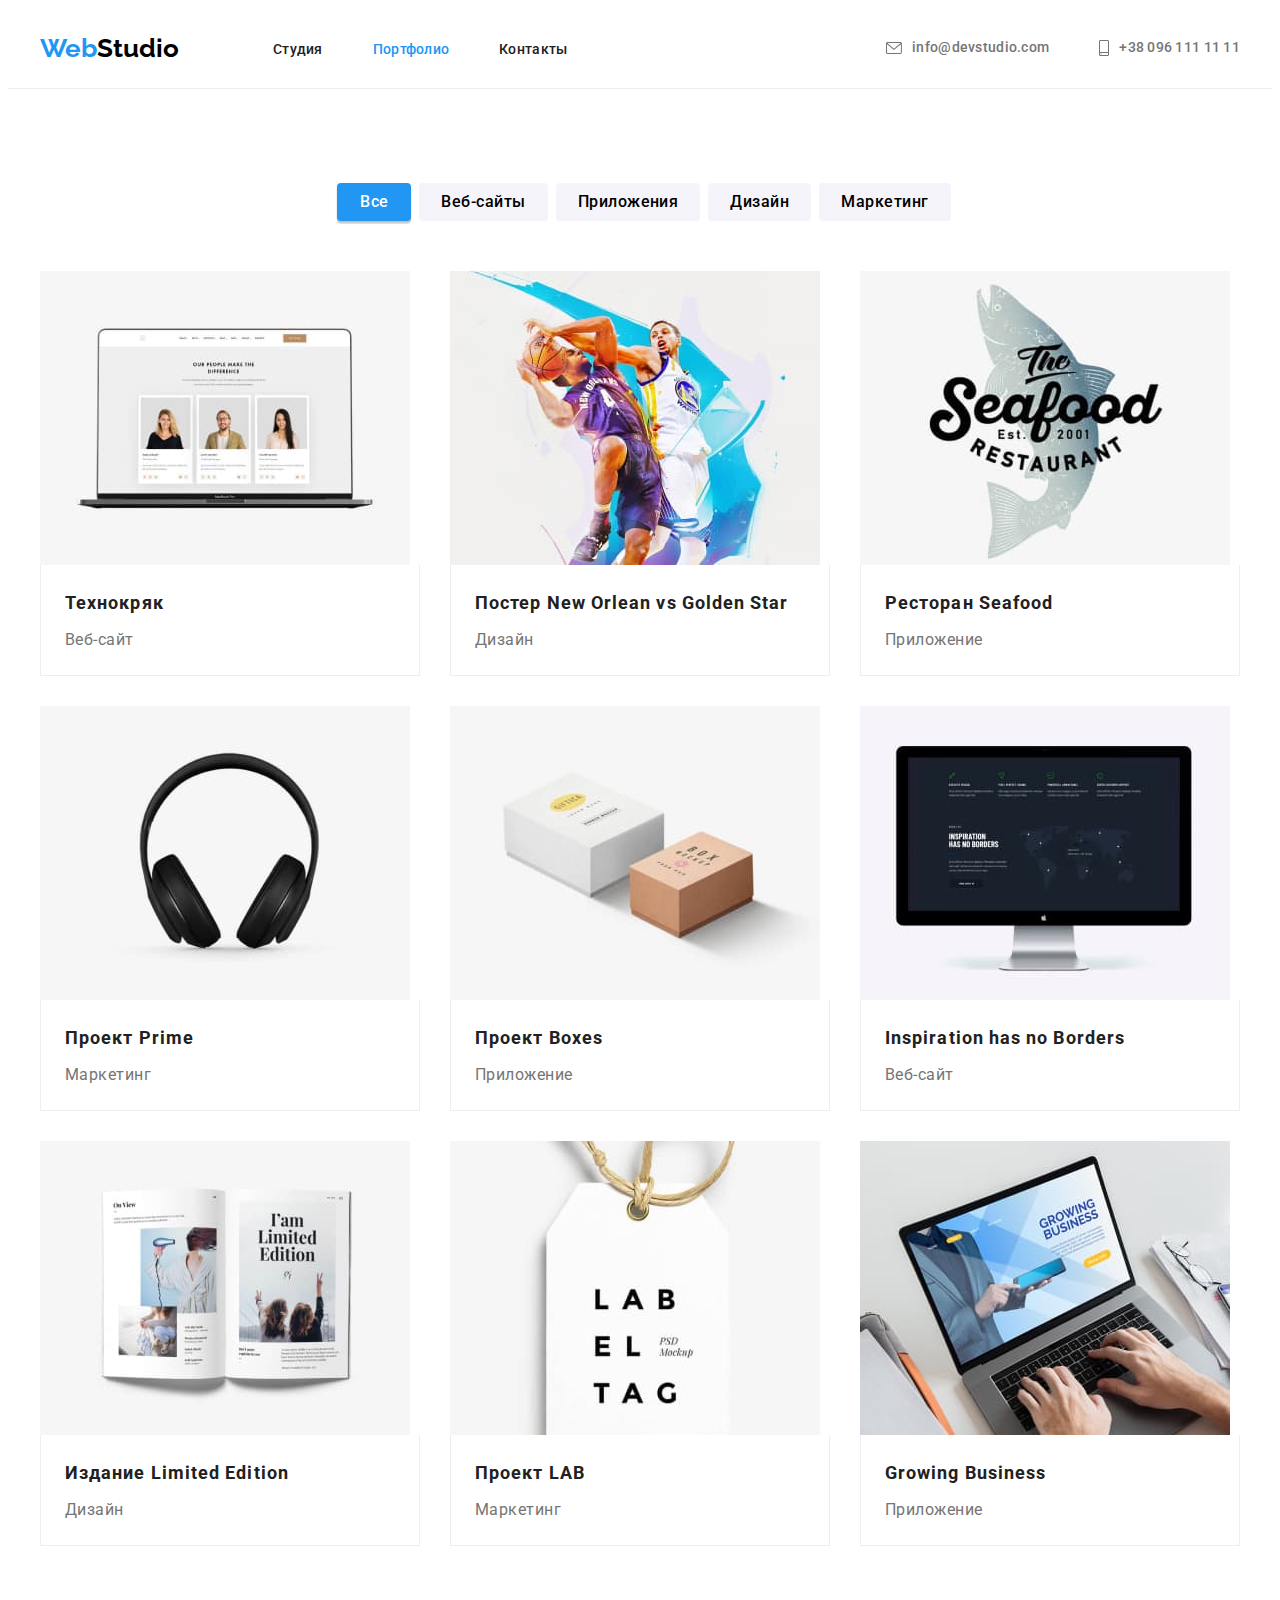
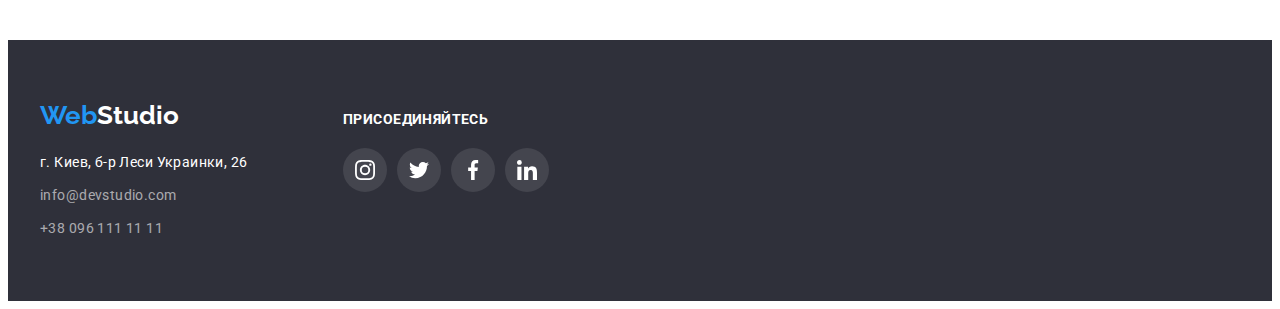
==== portfolio.html @ 8c53d113 "first commit" ====
<!DOCTYPE html>
<html lang="ru">
	<head>
		<meta charset="UTF-8" />
		<meta http-equiv="X-UA-Compatible" content="IE=edge" />
		<meta name="viewport" content="width=device-width, initial-scale=1.0" />
		<title lang="en">WebStudio</title>
		<link rel="preconnect" href="https://fonts.googleapis.com" />
		<link rel="preconnect" href="https://fonts.gstatic.com" crossorigin />
		<link
			href="https://fonts.googleapis.com/css2?family=Raleway:wght@700&family=Roboto:wght@400;500;700;900&display=swap"
			rel="stylesheet"
		/>
		<link
			rel="stylesheet"
			href="https://cdnjs.cloudflare.com/ajax/libs/modern-normalize/1.1.0/modern-normalize.min.css"
			integrity="sha512-wpPYUAdjBVSE4KJnH1VR1HeZfpl1ub8YT/NKx4PuQ5NmX2tKuGu6U/JRp5y+Y8XG2tV+wKQpNHVUX03MfMFn9Q=="
			crossorigin="anonymous"
			referrerpolicy="no-referrer"
		/>
		<link rel="stylesheet" href="./css/styles.css" />
	</head>
	<body>
		<header class="page-header">
			<div class="container header-container">
				<nav class="navigation">
					<a class="logo link" href="./index.html" lang="en">
						<span class="logo-font-size logo-accent-color">Web</span>
						<span class="logo-font-size">Studio</span>
					</a>
					<ul class="menu-nav list">
						<li class="menu-nav-item">
							<a class="link" href="./index.html">Студия</a>
						</li>

						<li class="menu-nav-item">
							<a class="link current" href="./portfolio.html">Портфолио</a>
						</li>

						<li class="menu-nav-item">
							<a class="link" href="">Контакты</a>
						</li>
					</ul>
				</nav>

				<ul class="menu-contacts list">
					<li class="menu-contacts-item">
						<a class="link" href="mailto:info@devstudio.com">
							<svg class="menu-contact-icon" width="16" height="12">
								<use href="./images/sprite.svg#envelope"></use>
							</svg>
							info@devstudio.com
						</a>
					</li>

					<li class="menu-contacts-item">
						<a class="link" href="tel:+380961111111">
							<svg class="menu-contact-icon" width="10" height="16">
								<use href="./images/sprite.svg#phone"></use>
							</svg>
							+38 096 111 11 11
						</a>
					</li>
				</ul>
			</div>
		</header>

		<main>
			<section class="section">
				<div class="container">
					<h1 class="visually-hidden">Портфолио</h1>

					<ul class="list filter-list">
						<li class="filter-list-item">
							<button class="filter-btn button current" type="button">Все</button>
						</li>

						<li class="filter-list-item">
							<button class="filter-btn button" type="button">Веб-сайты</button>
						</li>

						<li class="filter-list-item">
							<button class="filter-btn button" type="button">Приложения</button>
						</li>

						<li class="filter-list-item">
							<button class="filter-btn button" type="button">Дизайн</button>
						</li>

						<li class="filter-list-item">
							<button class="filter-btn button" type="button">Маркетинг</button>
						</li>
					</ul>

					<ul class="list project-list">
						<li class="project-card">
							<a class="project-link link" href="">
								<img
									src="./images/portfolio/portfolio-img-1.jpg"
									alt="Фрагмент страницы веб-сайта"
									width="370"
									height="294"
								/>
								<div class="project-description">
									<h2 class="project-name">Технокряк</h2>
									<p class="project-category">Веб-сайт</p>
								</div>
							</a>
						</li>

						<li class="project-card">
							<a class="project-link link" href="">
								<img
									src="./images/portfolio/portfolio-img-2.jpg"
									alt="Фрагмент дизайна постера"
									width="370"
									height="294"
								/>
								<div class="project-description">
									<h2 class="project-name">Постер New Orlean vs Golden Star</h2>
									<p class="project-category">Дизайн</p>
								</div>
							</a>
						</li>

						<li class="project-card">
							<a class="project-link link" href="">
								<img
									src="./images/portfolio/portfolio-img-3.jpg"
									alt="Фрагмент главной страницы приложения"
									width="370"
									height="294"
								/>
								<div class="project-description">
									<h2 class="project-name">Ресторан Seafood</h2>
									<p class="project-category">Приложение</p>
								</div>
							</a>
						</li>

						<li class="project-card">
							<a class="project-link link" href="">
								<img
									src="./images/portfolio/portfolio-img-4.jpg"
									alt="Фрагмент главной страницы проекта"
									width="370"
									height="294"
								/>
								<div class="project-description">
									<h2 class="project-name">Проект Prime</h2>
									<p class="project-category">Маркетинг</p>
								</div>
							</a>
						</li>

						<li class="project-card">
							<a class="project-link link" href="">
								<img
									src="./images/portfolio/portfolio-img-5.jpg"
									alt="Фрагмент главной страницы приложения"
									width="370"
									height="294"
								/>
								<div class="project-description">
									<h2 class="project-name">Проект Boxes</h2>
									<p class="project-category">Приложение</p>
								</div>
							</a>
						</li>

						<li class="project-card">
							<a class="project-link link" href="">
								<img
									src="./images/portfolio/portfolio-img-6.jpg"
									alt="Фрагмент страницы веб-сайта"
									width="370"
									height="294"
								/>
								<div class="project-description">
									<h2 class="project-name">Inspiration has no Borders</h2>
									<p class="project-category">Веб-сайт</p>
								</div>
							</a>
						</li>

						<li class="project-card">
							<a class="project-link link" href="">
								<img
									src="./images/portfolio/portfolio-img-7.jpg"
									alt="Фрагмент дизайна издания"
									width="370"
									height="294"
								/>
								<div class="project-description">
									<h2 class="project-name">Издание Limited Edition</h2>
									<p class="project-category">Дизайн</p>
								</div>
							</a>
						</li>

						<li class="project-card">
							<a class="project-link link" href="">
								<img
									src="./images/portfolio/portfolio-img-8.jpg"
									alt="Фрагмент главной страницы проекта"
									width="370"
									height="294"
								/>
								<div class="project-description">
									<h2 class="project-name">Проект LAB</h2>
									<p class="project-category">Маркетинг</p>
								</div>
							</a>
						</li>

						<li class="project-card">
							<a class="project-link link" href="">
								<img
									src="./images/portfolio/portfolio-img-9.jpg"
									alt="Фрагмент главной страницы приложения"
									width="370"
									height="294"
								/>
								<div class="project-description">
									<h2 class="project-name">Growing Business</h2>
									<p class="project-category">Приложение</p>
								</div>
							</a>
						</li>
					</ul>
				</div>
			</section>
		</main>

		<footer class="page-footer">
			<div class="container footer-container">
				<div class="footer-address-box">
					<a class="logo link" href="./index.html" lang="en">
						<span class="logo-font-size logo-accent-color">Web</span>
						<span class="logo-font-size">Studio</span>
					</a>
					<address>
						<ul class="list contact-list">
							<li class="contact-list-item">
								<a class="link opacity-link" href="https://goo.gl/maps/CGZ676xCDxBF31A58">
									г. Киев, б-р Леси Украинки, 26
								</a>
							</li>

							<li class="contact-list-item">
								<a class="link" href="mailto:info@devstudio.com">info@devstudio.com</a>
							</li>

							<li class="contact-list-item">
								<a class="link" href="tel:+380961111111">+38 096 111 11 11</a>
							</li>
						</ul>
					</address>
				</div>
				<div class="footer-social-box">
					<p class="footer-social-call">присоединяйтесь</p>
					<ul class="footer-list list">
						<li class="footer-list-item">
							<a
								class="footer-list-link link"
								href="https://www.instagram.com/"
								target="_blank"
								rel="noreferrer noopener"
							>
								<svg class="footer-list-icon" width="20" height="20">
									<use href="./images/sprite.svg#instagram"></use>
								</svg>
							</a>
						</li>

						<li class="footer-list-item">
							<a class="footer-list-link link" href="https://twitter.com" target="_blank" rel="noreferrer noopener">
								<svg class="footer-list-icon" width="20" height="20">
									<use href="./images/sprite.svg#twitter"></use>
								</svg>
							</a>
						</li>

						<li class="footer-list-item">
							<a
								class="footer-list-link link"
								href="https://www.facebook.com/"
								target="_blank"
								rel="noreferrer noopener"
							>
								<svg class="footer-list-icon" width="20" height="20">
									<use href="./images/sprite.svg#facebook"></use>
								</svg>
							</a>
						</li>

						<li class="footer-list-item">
							<a
								class="footer-list-link link"
								href="https://www.linkedin.com/"
								target="_blank"
								rel="noreferrer noopener"
							>
								<svg class="footer-list-icon" width="20" height="20">
									<use href="./images/sprite.svg#linkedin"></use>
								</svg>
							</a>
						</li>
					</ul>
				</div>
			</div>
		</footer>
	</body>
</html>
---- css/styles.css ----
:root {
  --primary-font-family: 'Roboto', sans-serif;
  --main-logo-font-family: 'Raleway', sans-serif;

  --primary-text-color: #212121;
  --secondary-text-color: #757575;
  --opacity-text-color: rgba(255, 255, 255, 0.6);
  --accent-color: #2196F3;
  --btn-color-hover: #188CE8;
  --primary-white-color: #ffffff;
  --primary-bg-color: #2F303A;
  --secondary-bg-color: #F5F4FA;
  --fallback-bg-color: #C4C4C4;
  --logo-black-color: #000000;
  --primary-border-color: #EEEEEE;
  --secondary-border-color: #ECECEC;
  --primary-icon-color: #AFB1B8;
  --bg-icon-color: rgba(255, 255, 255, 0.1);

  --project-card-gap: 30px;
}

/* ----- START - COMMON STYLES ----- */

body {  
  font-family: var(--primary-font-family);
  color: var(--primary-text-color);

  background-color: var(--primary-white-color);
}

h1,
h2,
h3,
h4,
h5,
h6,
p {
  margin-top: 0;
  margin-bottom: 0;
}

ul,
ol {
  margin-top: 0;
  margin-bottom: 0;
  padding-left: 0;
}

img {
  display: block;
  max-width: 100%;
  height: auto;
}

.list {
  list-style: none;  
}

.link {
  text-decoration: none;  
}

.container {
  width: 1200px;
  margin-left: auto;
  margin-right: auto;
  padding-left: 15px;
  padding-right: 15px;
}

.visually-hidden {
  position: absolute;
  width: 1px;
  height: 1px;
  margin: -1px;
  border: 0;
  padding: 0;
  white-space: nowrap;
  clip-path: inset(100%);
  clip: rect(0 0 0 0);
  overflow: hidden;
}

.section {
  padding-top: 94px;
  padding-bottom: 94px;
}

/* ===== END - COMMON STYLES ===== */

/* ----- START - COMPONENTS ----- */

.section-title {
  font-size: 36px;
  line-height: 1.17;
  letter-spacing: 0.03em;
  text-align: center;
}

.button {
  font-family: inherit;
  font-size: 16px;
  cursor: pointer;
}

.social-list {
  display: flex;
  justify-content: center;
  margin-top: 16px;
  margin-bottom: 30px;
}

.social-list-item {
  width: 44px;
  height: 44px;  
}

.social-list-item:not(:first-child) {
  margin-left: 10px;
}

.social-list-link {
  display: flex;
  align-items: center;
  justify-content: center;
  width: 100%;
  height: 100%;

  fill: var(--primary-icon-color);
  background-color: var(--primary-white-color);
  border-radius: 50%;  
}

.social-list-link:hover,
.social-list-link:focus {
  background-color: var(--accent-color);
}

.social-list-link:hover .social-list-icon,
.social-list-link:focus .social-list-icon {
  fill: var(--primary-white-color);
}

/* ===== END - COMPONENTS ===== */

/* ----- START - HEADER ----- */

.page-header {
  background-color: var(--primary-white-color);
  border-bottom: 1px solid var(--secondary-border-color);
}

.header-container {
  display: flex;
  justify-content: space-between;
  align-items: center;
}

.navigation {
  display: flex;
  align-items: center;  
}

.logo {
  padding-top: 24px;
  padding-bottom: 24px;
  margin-right: 94px;
  
  font-family: var(--main-logo-font-family);
  font-weight: 700;
  font-size: 0;
  line-height: 1.19;
  letter-spacing: 0.03em;
  color: var(--logo-black-color);      
}

.logo-font-size {    
  font-size: 26px;  
}

.logo-accent-color {
  color: var(--accent-color);
}

.menu-nav {
  display: flex;
  justify-content: space-between;  
}

.menu-nav-item:not(:first-child), 
.menu-contacts-item:not(:first-child) {
  margin-left: 50px;
}

.menu-nav .link,
.menu-contacts .link {
  padding-top: 32px;
  padding-bottom: 32px;

  font-weight: 500;
  font-size: 14px;
  line-height: 1.14;
  letter-spacing: 0.02em;
  color: var(--primary-text-color);
}

.menu-nav .link {
  color: var(--primary-text-color);
}

.menu-contacts {
  display: flex;  
}

.menu-contacts .link {
  display: flex;
  align-items: center;  
  
  color: var(--secondary-text-color);   
}

.menu-nav .link.current,
.menu-nav .link:hover, 
.menu-nav .link:focus,
.menu-contacts .link:hover,
.menu-contacts .link:focus {
  color: var(--accent-color);  
}

.menu-contact-icon {
  margin-right: 10px;
  fill: currentColor;
}

/* ===== END - HEADER ===== */

/* ----- START - HERO ----- */
.hero {
  max-width: 1600px;
  min-height: 600px;  
  margin-left: auto;
  margin-right: auto;
  padding-top: 200px;
  padding-bottom: 200px;  

  text-align: center;

  background-image: linear-gradient(
      to right,
      rgba(47, 48, 58, 0.4),
      rgba(47, 48, 58, 0.4)),
      url('../images/bg-hero.jpg');
  background-size: cover;
  background-repeat: no-repeat;  
  background-color: var(--fallback-bg-color);  
}

.hero-title {  
  width: 696px;
  margin: 0 auto;
  
  font-weight: 900;
  font-size: 44px;
  line-height: 1.36;
  letter-spacing: 0.06em;
  color: var(--primary-white-color);
  text-transform: uppercase;  
}

.hero-btn {
  min-width: 200px;  
  padding: 10px 26px;
  margin-top: 30px;

  font-weight: 700;
  line-height: 1.88;
  letter-spacing: 0.06em;
  color: var(--primary-white-color);

  background-color: var(--accent-color);
  border: none;
  border-radius: 4px;
  box-shadow: 0px 4px 4px rgba(0, 0, 0, 0.15);
}

.hero-btn:hover, 
.hero-btn:focus {
  background-color: var(--btn-color-hover);
}

/* ===== END - HERO ===== */

/* ----- START - FEATURES ----- */

.feature-section {
  padding-bottom: 0;
}

.feature-list {
  display: flex;
  justify-content: space-between;  
}

.feature-list-item {
  flex-basis: calc((100% - 90px) / 4);
}

.feature-title {
  margin-top: 30px;

  font-size: 14px;
  line-height: 1.14;
  letter-spacing: 0.03em;
  text-transform: uppercase;
}

.feature-description {
  margin-top: 10px;

  font-weight: 400;
  font-size: 14px;
  line-height: 1.71;
  letter-spacing: 0.03em;
  color: var(--secondary-text-color);
}

.feature-icon-box {
  display: flex;
  justify-content: center;
  align-items: center;  
  height: 120px;

  background-color: var(--secondary-bg-color);
  border-radius: 4px;
}

/* ===== END - FEATURES ===== */

/* ----- START - ACTIVITY ----- */

.activity-list {
  display: flex;
  justify-content: space-between;
  margin-top: 50px;
}

/* ===== END - ACTIVITY ===== */

/* ----- START - STAFF ----- */

.staff {
  background-color: var(--secondary-bg-color);
}

.staff-list {
  display: flex;
  flex-wrap: wrap;
  margin-left: -30px;  
  margin-top: 50px;
}

.staff-list-item {
  margin-left: 30px;  
  
  background-color: var(--primary-white-color);
  box-shadow: 0px 1px 3px rgba(0, 0, 0, 0.12),
              0px 1px 1px rgba(0, 0, 0, 0.14),
              0px 2px 1px rgba(0, 0, 0, 0.2);
  border-radius: 0px 0px 4px 4px;  
}

.staff-name,
.staff-position {
  font-size: 16px;
  line-height: 1.19;
  letter-spacing: 0.03em;
  text-transform: capitalize;
  text-align: center;
}

.staff-name {
  margin-top: 30px;
  font-weight: 500;  
}

.staff-position {
  margin-top: 10px;  
  color: var(--secondary-text-color);
}

/* ===== END - STAFF ===== */

/* ----- START - CLIENTS ----- */

.client-list {
  display: flex;
  justify-content: center;
  margin-top: 50px;
} 

.client-list-item {
  width: 170px;
  height: 92px;  
}

.client-list-item:not(:first-child) {
  margin-left: 30px;
}

.client-list-link {
  display: flex;
  align-items: center;
  justify-content: center;
  width: 100%;
  height: 100%;  

  color: var(--primary-icon-color);

  background-color: var(--primary-white-color);
  border: 1px solid var(--primary-icon-color);
  border-radius: 4px;  
}

.client-list-icon {
  fill: currentColor;
}

.client-list-link:hover,
.client-list-link:focus {
  color: var(--accent-color);
  border-color: var(--accent-color);
}

.client-list-link:hover .client-list-icon,
.client-list-link:focus .client-list-icon {
  fill: currentColor;
}

/* ===== END - CLIENTS ===== */

/* ----- START - FOOTER ----- */

.page-footer {
  padding-top: 60px;
  padding-bottom: 60px;

  background-color: var(--primary-bg-color);  
}

.footer-container {
  display: flex;
  align-items: baseline;  
}

.page-footer .logo {  
  color: var(--primary-white-color);
}

.contact-list {
  margin-top: 20px;
}

.contact-list-item:not(:first-child) {
  margin-top: 9px;
}

.contact-list .link {  
  font-size: 14px;
  line-height: 1.71;
  letter-spacing: 0.03em;
  font-style: normal;  
  color: var(--opacity-text-color);  
}

.contact-list .link:hover, 
.contact-list .link:focus {
  color: var(--accent-color);  
}

.contact-list .opacity-link {
  color: var(--primary-white-color);
}

.footer-social-box {  
  margin-left: 70px;  
}

.footer-social-call {
  font-size: 14px;
  font-weight: 700;
  line-height: 1.14;
  letter-spacing: 0.03em;
  text-transform: uppercase;
  color: var(--primary-white-color);
}

.footer-list {
  display: flex;  
}

.footer-list-item {
  width: 44px;
  height: 44px;
  margin-top: 20px;  
}

.footer-list-item:not(:first-child) {
  margin-left: 10px;
}

.footer-list-link {
  display: flex;
  align-items: center;
  justify-content: center;
  width: 100%;
  height: 100%;

  fill: var(--primary-white-color);
  background-color: var(--bg-icon-color);
  border-radius: 50%;
}

.footer-list-link:hover,
.footer-list-link:focus {
  background-color: var(--accent-color);
}

/* ===== END - FOOTER ===== */

/* ----- START - PORTFOLIO ----- */

.filter-list {
  display: flex;
  justify-content: center;
}

.filter-list-item:not(first-child) {
  margin-left: 8px;
}

.filter-btn {
  min-width: 74px;
  padding: 6px 22px;

  font-weight: 500;
  line-height: 1.63;
  letter-spacing: 0.03em;  

  background-color: var(--secondary-bg-color);
  border: none;
  border-radius: 4px;  
}

.button.current,
.filter-btn:hover, 
.filter-btn:focus {
  color: var(--primary-white-color);
  background-color: var(--accent-color);
  box-shadow: 0px 3px 1px rgba(0, 0, 0, 0.1),
              0px 1px 2px rgba(0, 0, 0, 0.08),
              0px 2px 2px rgba(0, 0, 0, 0.12);
}

.project-list {
  display: flex;
  flex-wrap: wrap;  
  margin-top: calc(-1 * var(--project-card-gap) + 50px);
  margin-left: calc(-1 * var(--project-card-gap));
}

.project-card {
  flex-basis: calc(100% / 3 - var(--project-card-gap));
  margin-top: var(--project-card-gap);
  margin-left: var(--project-card-gap);

  background-color: var(--primary-white-color);
}

.project-link:hover,
.project-link:focus {
  display: block;
  box-shadow: 0px 1px 1px rgba(0, 0, 0, 0.12),
              0px 4px 4px rgba(0, 0, 0, 0.06),
              1px 4px 6px rgba(0, 0, 0, 0.16);
}

.project-description {
  padding: 20px 24px;

  background-color: var(--primary-white-color);
  border: 1px solid var(--primary-border-color);
  border-top: none;
}

.project-name {
  font-size: 18px;
  line-height: 2;
  letter-spacing: 0.06em;
  color: var(--primary-text-color);
}

.project-category {
  margin-top: 4px;

  line-height: 1.88;
  letter-spacing: 0.03em;
  color: var(--secondary-text-color);
}

/* ===== END - PORTFOLIO ===== */
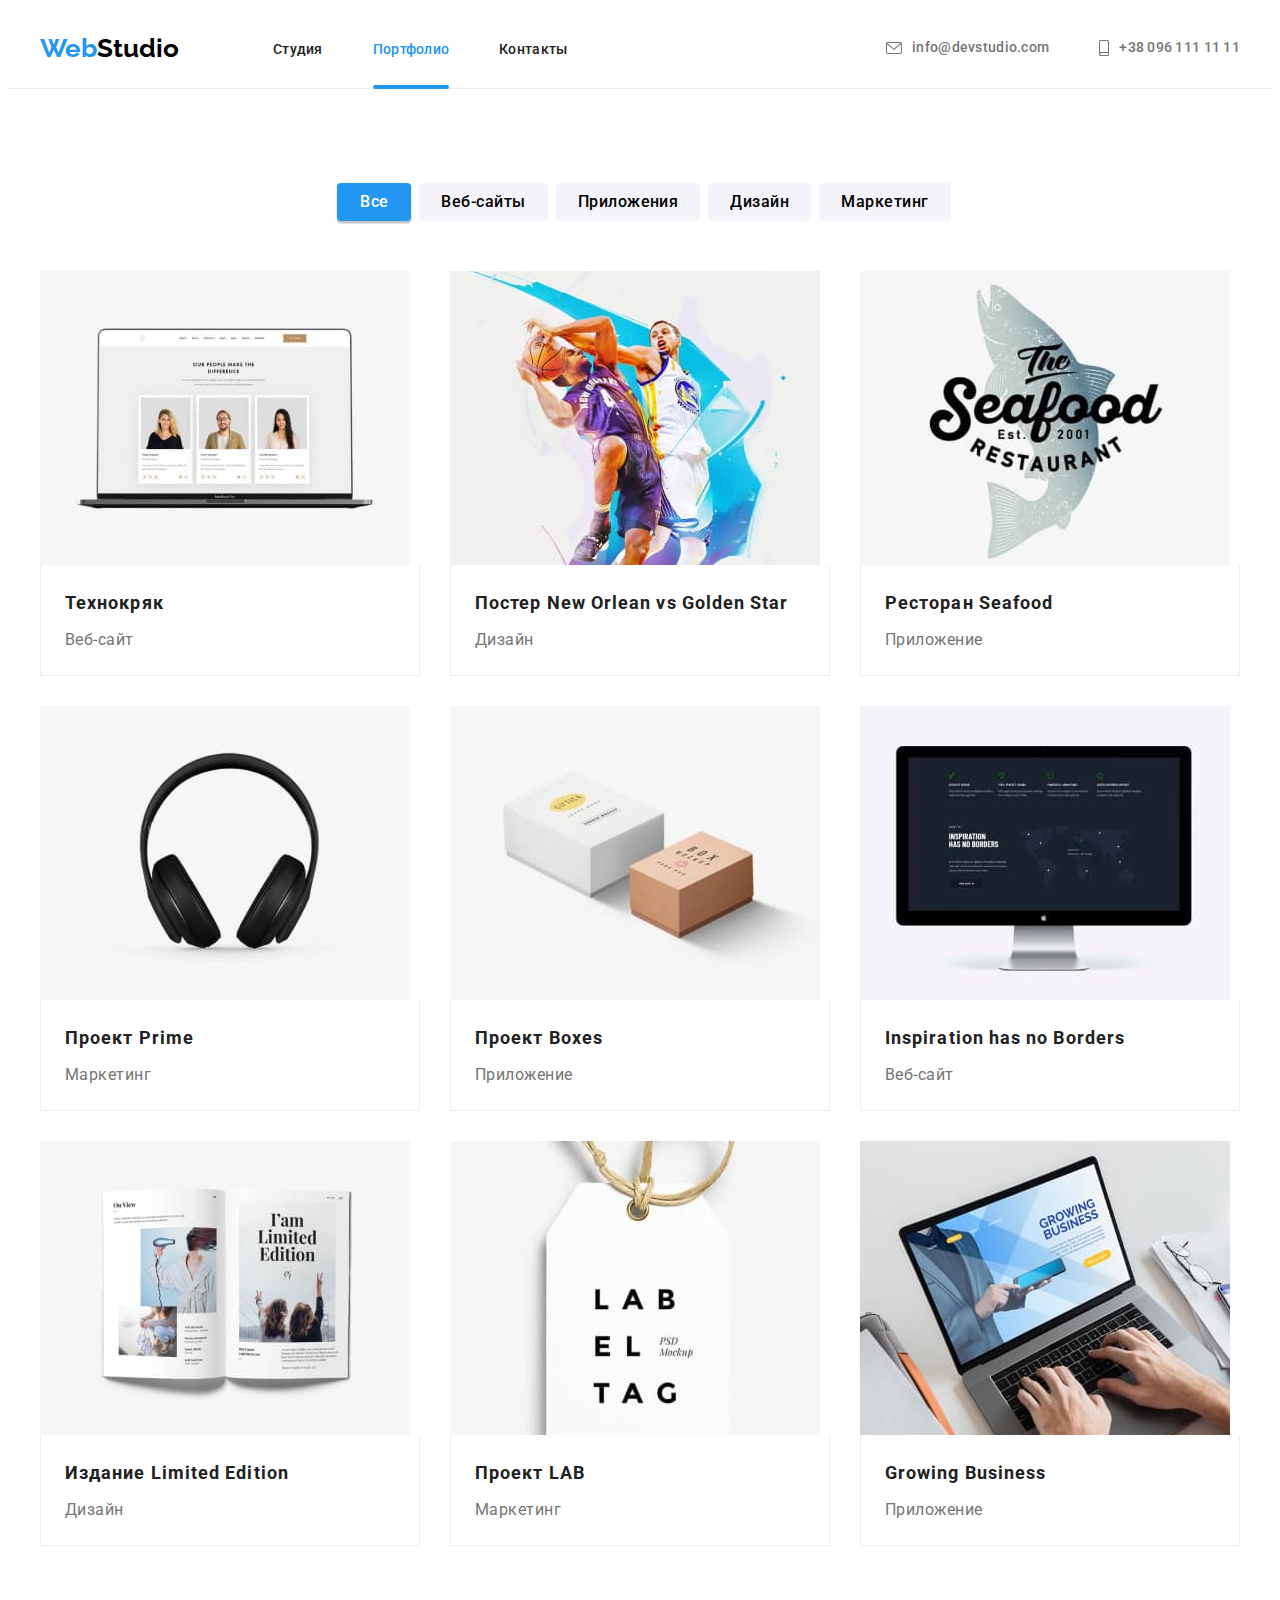
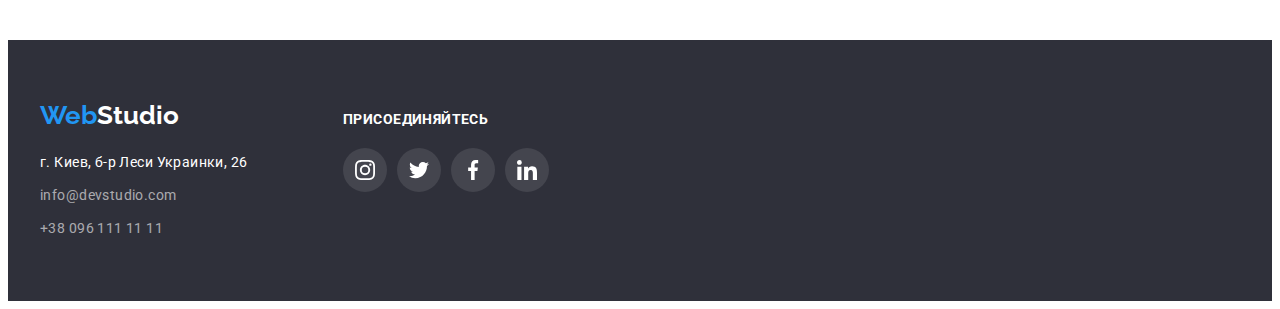
==== commit 7995d4f5: "added overlays to project cards in portfolio section" ====
--- a/portfolio.html
+++ b/portfolio.html
@@ -95,12 +95,21 @@
 					<ul class="list project-list">
 						<li class="project-card">
 							<a class="project-link link" href="">
-								<img
-									src="./images/portfolio/portfolio-img-1.jpg"
-									alt="Фрагмент страницы веб-сайта"
-									width="370"
-									height="294"
-								/>
+								<div class="project-thumb">
+									<img
+										src="./images/portfolio/portfolio-img-1.jpg"
+										alt="Фрагмент страницы веб-сайта"
+										width="370"
+										height="294"
+									/>
+									<div class="project-overlay">
+										<p class="project-overlay-text">
+										Ресурс предлагает комплексные предложения с разным уровнем функционала и сервисов. Все это позволит
+										посетителю получить исчерпывающие сведения</br>
+										о компании или частном лице.
+										</p>
+									</div>									
+								</div>
 								<div class="project-description">
 									<h2 class="project-name">Технокряк</h2>
 									<p class="project-category">Веб-сайт</p>
@@ -109,13 +118,22 @@
 						</li>
 
 						<li class="project-card">
-							<a class="project-link link" href="">
-								<img
-									src="./images/portfolio/portfolio-img-2.jpg"
-									alt="Фрагмент дизайна постера"
-									width="370"
-									height="294"
-								/>
+							<a class="project-link link" href="">								
+								<div class="project-thumb">
+									<img
+										src="./images/portfolio/portfolio-img-2.jpg"
+										alt="Фрагмент дизайна постера"
+										width="370"
+										height="294"
+									/>
+									<div class="project-overlay">
+										<p class="project-overlay-text">
+										Ресурс предлагает комплексные предложения с разным уровнем функционала и сервисов. Все это позволит
+										посетителю получить исчерпывающие сведения</br>
+										о компании или частном лице.
+										</p>
+									</div>									
+								</div>
 								<div class="project-description">
 									<h2 class="project-name">Постер New Orlean vs Golden Star</h2>
 									<p class="project-category">Дизайн</p>
@@ -124,13 +142,22 @@
 						</li>
 
 						<li class="project-card">
-							<a class="project-link link" href="">
-								<img
-									src="./images/portfolio/portfolio-img-3.jpg"
-									alt="Фрагмент главной страницы приложения"
-									width="370"
-									height="294"
-								/>
+							<a class="project-link link" href="">								
+								<div class="project-thumb">
+									<img
+										src="./images/portfolio/portfolio-img-3.jpg"
+										alt="Фрагмент главной страницы приложения"
+										width="370"
+										height="294"
+									/>
+									<div class="project-overlay">
+										<p class="project-overlay-text">
+										Ресурс предлагает комплексные предложения с разным уровнем функционала и сервисов. Все это позволит
+										посетителю получить исчерпывающие сведения</br>
+										о компании или частном лице.
+										</p>
+									</div>									
+								</div>
 								<div class="project-description">
 									<h2 class="project-name">Ресторан Seafood</h2>
 									<p class="project-category">Приложение</p>
@@ -139,13 +166,22 @@
 						</li>
 
 						<li class="project-card">
-							<a class="project-link link" href="">
-								<img
-									src="./images/portfolio/portfolio-img-4.jpg"
-									alt="Фрагмент главной страницы проекта"
-									width="370"
-									height="294"
-								/>
+							<a class="project-link link" href="">								
+								<div class="project-thumb">
+									<img
+										src="./images/portfolio/portfolio-img-4.jpg"
+										alt="Фрагмент главной страницы проекта"
+										width="370"
+										height="294"
+									/>
+									<div class="project-overlay">
+										<p class="project-overlay-text">
+										Ресурс предлагает комплексные предложения с разным уровнем функционала и сервисов. Все это позволит
+										посетителю получить исчерпывающие сведения</br>
+										о компании или частном лице.
+										</p>
+									</div>									
+								</div>
 								<div class="project-description">
 									<h2 class="project-name">Проект Prime</h2>
 									<p class="project-category">Маркетинг</p>
@@ -154,13 +190,22 @@
 						</li>
 
 						<li class="project-card">
-							<a class="project-link link" href="">
-								<img
-									src="./images/portfolio/portfolio-img-5.jpg"
-									alt="Фрагмент главной страницы приложения"
-									width="370"
-									height="294"
-								/>
+							<a class="project-link link" href="">								
+								<div class="project-thumb">
+									<img
+										src="./images/portfolio/portfolio-img-5.jpg"
+										alt="Фрагмент главной страницы приложения"
+										width="370"
+										height="294"
+									/>
+									<div class="project-overlay">
+										<p class="project-overlay-text">
+										Ресурс предлагает комплексные предложения с разным уровнем функционала и сервисов. Все это позволит
+										посетителю получить исчерпывающие сведения</br>
+										о компании или частном лице.
+										</p>
+									</div>									
+								</div>
 								<div class="project-description">
 									<h2 class="project-name">Проект Boxes</h2>
 									<p class="project-category">Приложение</p>
@@ -169,13 +214,22 @@
 						</li>
 
 						<li class="project-card">
-							<a class="project-link link" href="">
-								<img
-									src="./images/portfolio/portfolio-img-6.jpg"
-									alt="Фрагмент страницы веб-сайта"
-									width="370"
-									height="294"
-								/>
+							<a class="project-link link" href="">								
+								<div class="project-thumb">
+									<img
+										src="./images/portfolio/portfolio-img-6.jpg"
+										alt="Фрагмент страницы веб-сайта"
+										width="370"
+										height="294"
+									/>
+									<div class="project-overlay">
+										<p class="project-overlay-text">
+										Ресурс предлагает комплексные предложения с разным уровнем функционала и сервисов. Все это позволит
+										посетителю получить исчерпывающие сведения</br>
+										о компании или частном лице.
+										</p>
+									</div>									
+								</div>
 								<div class="project-description">
 									<h2 class="project-name">Inspiration has no Borders</h2>
 									<p class="project-category">Веб-сайт</p>
@@ -184,13 +238,22 @@
 						</li>
 
 						<li class="project-card">
-							<a class="project-link link" href="">
-								<img
-									src="./images/portfolio/portfolio-img-7.jpg"
-									alt="Фрагмент дизайна издания"
-									width="370"
-									height="294"
-								/>
+							<a class="project-link link" href="">								
+								<div class="project-thumb">
+									<img
+										src="./images/portfolio/portfolio-img-7.jpg"
+										alt="Фрагмент дизайна издания"
+										width="370"
+										height="294"
+									/>
+									<div class="project-overlay">
+										<p class="project-overlay-text">
+										Ресурс предлагает комплексные предложения с разным уровнем функционала и сервисов. Все это позволит
+										посетителю получить исчерпывающие сведения</br>
+										о компании или частном лице.
+										</p>
+									</div>									
+								</div>
 								<div class="project-description">
 									<h2 class="project-name">Издание Limited Edition</h2>
 									<p class="project-category">Дизайн</p>
@@ -199,13 +262,22 @@
 						</li>
 
 						<li class="project-card">
-							<a class="project-link link" href="">
-								<img
-									src="./images/portfolio/portfolio-img-8.jpg"
-									alt="Фрагмент главной страницы проекта"
-									width="370"
-									height="294"
-								/>
+							<a class="project-link link" href="">								
+								<div class="project-thumb">
+									<img
+										src="./images/portfolio/portfolio-img-8.jpg"
+										alt="Фрагмент главной страницы проекта"
+										width="370"
+										height="294"
+									/>
+									<div class="project-overlay">
+										<p class="project-overlay-text">
+										Ресурс предлагает комплексные предложения с разным уровнем функционала и сервисов. Все это позволит
+										посетителю получить исчерпывающие сведения</br>
+										о компании или частном лице.
+										</p>
+									</div>									
+								</div>
 								<div class="project-description">
 									<h2 class="project-name">Проект LAB</h2>
 									<p class="project-category">Маркетинг</p>
@@ -214,13 +286,22 @@
 						</li>
 
 						<li class="project-card">
-							<a class="project-link link" href="">
-								<img
-									src="./images/portfolio/portfolio-img-9.jpg"
-									alt="Фрагмент главной страницы приложения"
-									width="370"
-									height="294"
-								/>
+							<a class="project-link link" href="">								
+								<div class="project-thumb">
+									<img
+										src="./images/portfolio/portfolio-img-9.jpg"
+										alt="Фрагмент главной страницы приложения"
+										width="370"
+										height="294"
+									/>
+									<div class="project-overlay">
+										<p class="project-overlay-text">
+										Ресурс предлагает комплексные предложения с разным уровнем функционала и сервисов. Все это позволит
+										посетителю получить исчерпывающие сведения</br>
+										о компании или частном лице.
+										</p>
+									</div>									
+								</div>
 								<div class="project-description">
 									<h2 class="project-name">Growing Business</h2>
 									<p class="project-category">Приложение</p>
--- a/css/styles.css
+++ b/css/styles.css
@@ -16,8 +16,12 @@
   --secondary-border-color: #ECECEC;
   --primary-icon-color: #AFB1B8;
   --bg-icon-color: rgba(255, 255, 255, 0.1);
+  --overlay-color: rgba(33, 150, 243, 0.9);
 
   --project-card-gap: 30px;
+
+  --duration: 250ms;
+  --timing-function: cubic-bezier(0.4, 0, 0.2, 1);  
 }
 
 /* ----- START - COMMON STYLES ----- */
@@ -129,7 +133,12 @@
 
   fill: var(--primary-icon-color);
   background-color: var(--primary-white-color);
-  border-radius: 50%;  
+  border-radius: 50%;
+  transition: background-color var(--duration) var(--timing-function);  
+}
+
+.social-list-icon {
+  transition: fill var(--duration) var(--timing-function);
 }
 
 .social-list-link:hover,
@@ -185,7 +194,7 @@
 
 .menu-nav {
   display: flex;
-  justify-content: space-between;  
+  justify-content: space-between;    
 }
 
 .menu-nav-item:not(:first-child), 
@@ -203,10 +212,8 @@
   line-height: 1.14;
   letter-spacing: 0.02em;
   color: var(--primary-text-color);
-}
-
-.menu-nav .link {
-  color: var(--primary-text-color);
+
+  transition: color var(--duration) var(--timing-function);
 }
 
 .menu-contacts {
@@ -226,6 +233,33 @@
 .menu-contacts .link:hover,
 .menu-contacts .link:focus {
   color: var(--accent-color);  
+}
+
+.menu-nav .link {
+  position: relative; 
+}
+
+.menu-nav .link::after {
+  content: '';
+  
+  position: absolute;
+  bottom: 0;
+
+  display: block;
+  width: 100%;
+  height: 4px;
+
+  background-color: var(--accent-color);
+  border-radius: 2px;
+  
+  transform: scaleX(0);  
+  transition: transform var(--duration) var(--timing-function);
+}
+
+.menu-nav .link.current:after,
+.menu-nav .link:hover::after, 
+.menu-nav .link:focus::after {
+  transform: scaleX(1);
 }
 
 .menu-contact-icon {
@@ -282,6 +316,7 @@
   border: none;
   border-radius: 4px;
   box-shadow: 0px 4px 4px rgba(0, 0, 0, 0.15);
+  transition: background-color var(--duration) var(--timing-function);
 }
 
 .hero-btn:hover, 
@@ -419,7 +454,9 @@
 
   background-color: var(--primary-white-color);
   border: 1px solid var(--primary-icon-color);
-  border-radius: 4px;  
+  border-radius: 4px;
+  transition: color var(--duration) var(--timing-function),
+              border-color var(--duration) var(--timing-function);
 }
 
 .client-list-icon {
@@ -470,7 +507,8 @@
   line-height: 1.71;
   letter-spacing: 0.03em;
   font-style: normal;  
-  color: var(--opacity-text-color);  
+  color: var(--opacity-text-color);
+  transition: color var(--duration) var(--timing-function);  
 }
 
 .contact-list .link:hover, 
@@ -519,6 +557,7 @@
   fill: var(--primary-white-color);
   background-color: var(--bg-icon-color);
   border-radius: 50%;
+  transition: background-color var(--duration) var(--timing-function);
 }
 
 .footer-list-link:hover,
@@ -549,7 +588,10 @@
 
   background-color: var(--secondary-bg-color);
   border: none;
-  border-radius: 4px;  
+  border-radius: 4px;
+  transition: color var(--duration) var(--timing-function),
+              background-color var(--duration) var(--timing-function),
+              box-shadow var(--duration) var(--timing-function);  
 }
 
 .button.current,
@@ -577,12 +619,54 @@
   background-color: var(--primary-white-color);
 }
 
+.project-link {
+  display: block;
+  transition: box-shadow var(--duration) var(--timing-function);
+}
+
 .project-link:hover,
 .project-link:focus {
-  display: block;
   box-shadow: 0px 1px 1px rgba(0, 0, 0, 0.12),
               0px 4px 4px rgba(0, 0, 0, 0.06),
               1px 4px 6px rgba(0, 0, 0, 0.16);
+}
+
+.project-thumb {
+  position: relative;
+  overflow: hidden;
+}
+
+.project-overlay {  
+  position: absolute;
+  top: 0;
+  left: 0;
+
+  width: 100%;
+  height: 100%;
+
+  background-color: var(--overlay-color);
+  transform: translateY(100%);
+  transition: transform var(--duration) var(--timing-function);  
+}
+
+.project-overlay-text {
+  position: absolute;  
+  top: 50%;
+  left: 50%;
+  transform: translate(-50%, -50%);  
+  
+  width: 100%;
+  padding: 24px;   
+  
+  font-size: 18px;  
+  line-height: 1.56;
+  letter-spacing: 0.03em;
+  color: var(--primary-white-color);
+}
+
+.project-card:hover .project-overlay, 
+.project-link:focus .project-overlay {
+  transform: translateY(0);
 }
 
 .project-description {
